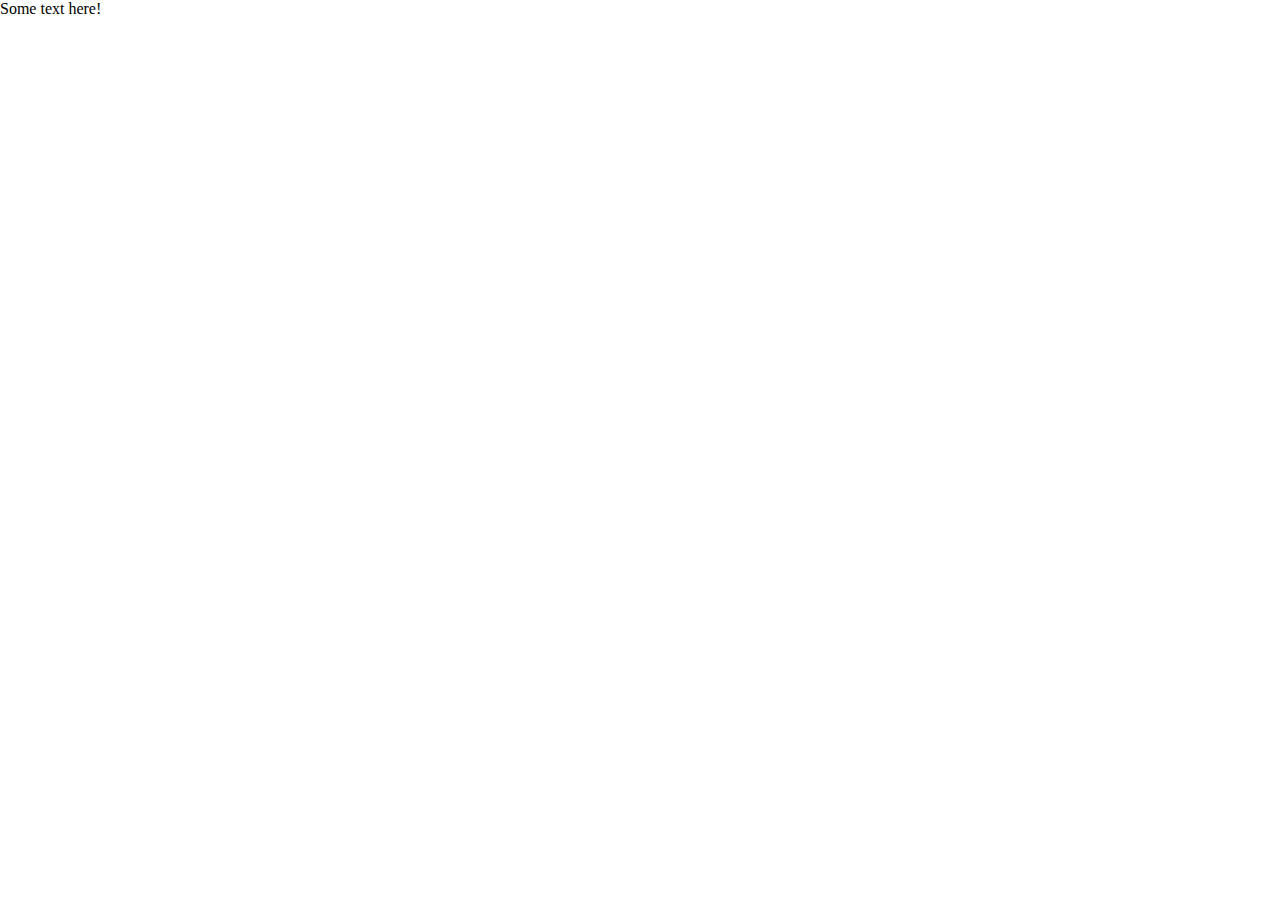
==== index.html @ d5921a40 "Initial commit" ====
<!DOCTYPE html>
<html lang="en">
  <head>
    <meta charset="UTF-8" />
    <meta http-equiv="X-UA-Compatible" content="IE=edge" />
    <meta name="viewport" content="width=device-width, initial-scale=1.0" />
    <title>7-1</title>
    <link rel="stylesheet" href="./css/style.css" />
  </head>
  <body>
    Some text here!
  </body>
</html>
---- css/style.css ----
/*! normalize.css v8.0.1 | MIT License | github.com/necolas/normalize.css */
/* Document
   ========================================================================== */
/**
 * 1. Correct the line height in all browsers.
 * 2. Prevent adjustments of font size after orientation changes in iOS.
 */
html {
  line-height: 1.15;
  /* 1 */
  -webkit-text-size-adjust: 100%;
  /* 2 */ }

/* Sections
   ========================================================================== */
/**
 * Remove the margin in all browsers.
 */
body {
  margin: 0; }

/**
 * Render the `main` element consistently in IE.
 */
main {
  display: block; }

/**
 * Correct the font size and margin on `h1` elements within `section` and
 * `article` contexts in Chrome, Firefox, and Safari.
 */
h1 {
  font-size: 2em;
  margin: 0.67em 0; }

/* Grouping content
   ========================================================================== */
/**
 * 1. Add the correct box sizing in Firefox.
 * 2. Show the overflow in Edge and IE.
 */
hr {
  box-sizing: content-box;
  /* 1 */
  height: 0;
  /* 1 */
  overflow: visible;
  /* 2 */ }

/**
 * 1. Correct the inheritance and scaling of font size in all browsers.
 * 2. Correct the odd `em` font sizing in all browsers.
 */
pre {
  font-family: monospace, monospace;
  /* 1 */
  font-size: 1em;
  /* 2 */ }

/* Text-level semantics
   ========================================================================== */
/**
 * Remove the gray background on active links in IE 10.
 */
a {
  background-color: transparent; }

/**
 * 1. Remove the bottom border in Chrome 57-
 * 2. Add the correct text decoration in Chrome, Edge, IE, Opera, and Safari.
 */
abbr[title] {
  border-bottom: none;
  /* 1 */
  text-decoration: underline;
  /* 2 */
  text-decoration: underline dotted;
  /* 2 */ }

/**
 * Add the correct font weight in Chrome, Edge, and Safari.
 */
b,
strong {
  font-weight: bolder; }

/**
 * 1. Correct the inheritance and scaling of font size in all browsers.
 * 2. Correct the odd `em` font sizing in all browsers.
 */
code,
kbd,
samp {
  font-family: monospace, monospace;
  /* 1 */
  font-size: 1em;
  /* 2 */ }

/**
 * Add the correct font size in all browsers.
 */
small {
  font-size: 80%; }

/**
 * Prevent `sub` and `sup` elements from affecting the line height in
 * all browsers.
 */
sub,
sup {
  font-size: 75%;
  line-height: 0;
  position: relative;
  vertical-align: baseline; }

sub {
  bottom: -0.25em; }

sup {
  top: -0.5em; }

/* Embedded content
   ========================================================================== */
/**
 * Remove the border on images inside links in IE 10.
 */
img {
  border-style: none; }

/* Forms
   ========================================================================== */
/**
 * 1. Change the font styles in all browsers.
 * 2. Remove the margin in Firefox and Safari.
 */
button,
input,
optgroup,
select,
textarea {
  font-family: inherit;
  /* 1 */
  font-size: 100%;
  /* 1 */
  line-height: 1.15;
  /* 1 */
  margin: 0;
  /* 2 */ }

/**
 * Show the overflow in IE.
 * 1. Show the overflow in Edge.
 */
button,
input {
  /* 1 */
  overflow: visible; }

/**
 * Remove the inheritance of text transform in Edge, Firefox, and IE.
 * 1. Remove the inheritance of text transform in Firefox.
 */
button,
select {
  /* 1 */
  text-transform: none; }

/**
 * Correct the inability to style clickable types in iOS and Safari.
 */
button,
[type="button"],
[type="reset"],
[type="submit"] {
  -webkit-appearance: button; }

/**
 * Remove the inner border and padding in Firefox.
 */
button::-moz-focus-inner,
[type="button"]::-moz-focus-inner,
[type="reset"]::-moz-focus-inner,
[type="submit"]::-moz-focus-inner {
  border-style: none;
  padding: 0; }

/**
 * Restore the focus styles unset by the previous rule.
 */
button:-moz-focusring,
[type="button"]:-moz-focusring,
[type="reset"]:-moz-focusring,
[type="submit"]:-moz-focusring {
  outline: 1px dotted ButtonText; }

/**
 * Correct the padding in Firefox.
 */
fieldset {
  padding: 0.35em 0.75em 0.625em; }

/**
 * 1. Correct the text wrapping in Edge and IE.
 * 2. Correct the color inheritance from `fieldset` elements in IE.
 * 3. Remove the padding so developers are not caught out when they zero out
 *    `fieldset` elements in all browsers.
 */
legend {
  box-sizing: border-box;
  /* 1 */
  color: inherit;
  /* 2 */
  display: table;
  /* 1 */
  max-width: 100%;
  /* 1 */
  padding: 0;
  /* 3 */
  white-space: normal;
  /* 1 */ }

/**
 * Add the correct vertical alignment in Chrome, Firefox, and Opera.
 */
progress {
  vertical-align: baseline; }

/**
 * Remove the default vertical scrollbar in IE 10+.
 */
textarea {
  overflow: auto; }

/**
 * 1. Add the correct box sizing in IE 10.
 * 2. Remove the padding in IE 10.
 */
[type="checkbox"],
[type="radio"] {
  box-sizing: border-box;
  /* 1 */
  padding: 0;
  /* 2 */ }

/**
 * Correct the cursor style of increment and decrement buttons in Chrome.
 */
[type="number"]::-webkit-inner-spin-button,
[type="number"]::-webkit-outer-spin-button {
  height: auto; }

/**
 * 1. Correct the odd appearance in Chrome and Safari.
 * 2. Correct the outline style in Safari.
 */
[type="search"] {
  -webkit-appearance: textfield;
  /* 1 */
  outline-offset: -2px;
  /* 2 */ }

/**
 * Remove the inner padding in Chrome and Safari on macOS.
 */
[type="search"]::-webkit-search-decoration {
  -webkit-appearance: none; }

/**
 * 1. Correct the inability to style clickable types in iOS and Safari.
 * 2. Change font properties to `inherit` in Safari.
 */
::-webkit-file-upload-button {
  -webkit-appearance: button;
  /* 1 */
  font: inherit;
  /* 2 */ }

/* Interactive
   ========================================================================== */
/*
 * Add the correct display in Edge, IE 10+, and Firefox.
 */
details {
  display: block; }

/*
 * Add the correct display in all browsers.
 */
summary {
  display: list-item; }

/* Misc
   ========================================================================== */
/**
 * Add the correct display in IE 10+.
 */
template {
  display: none; }

/**
 * Add the correct display in IE 10.
 */
[hidden] {
  display: none; }
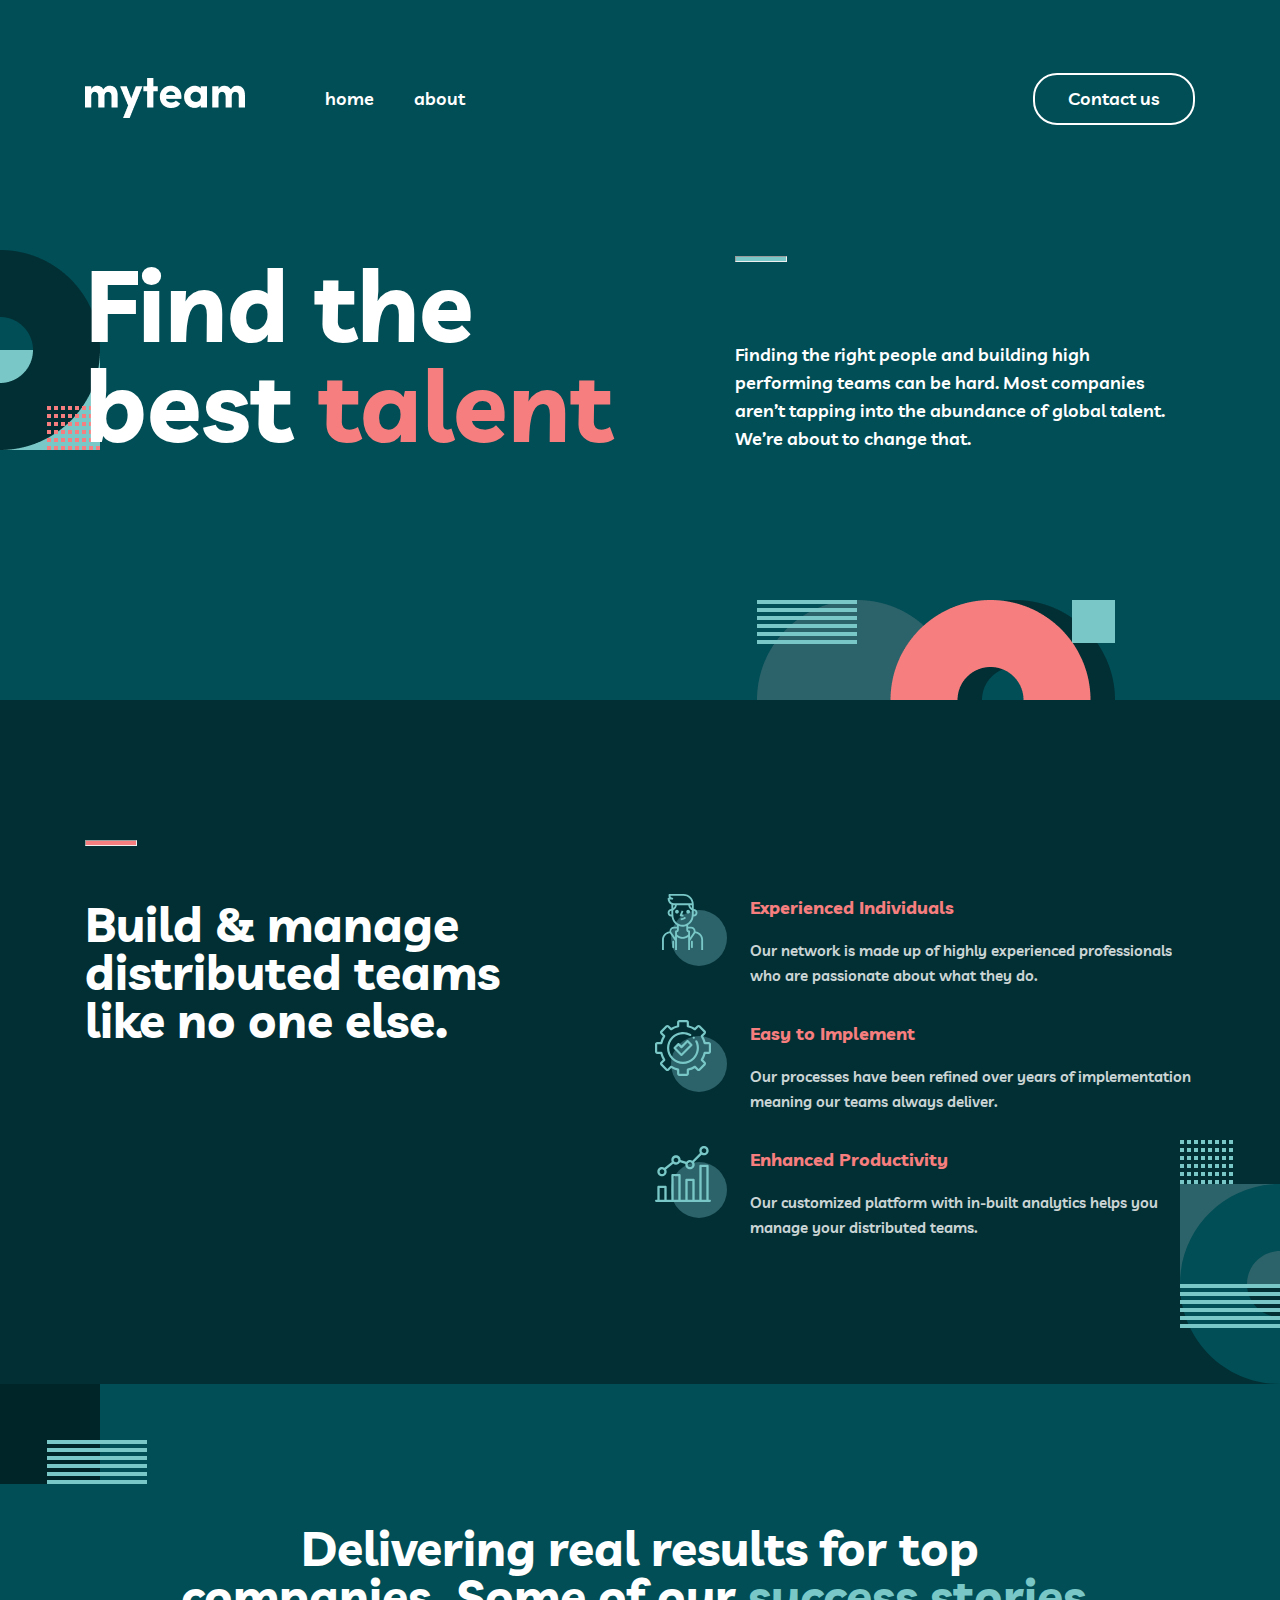
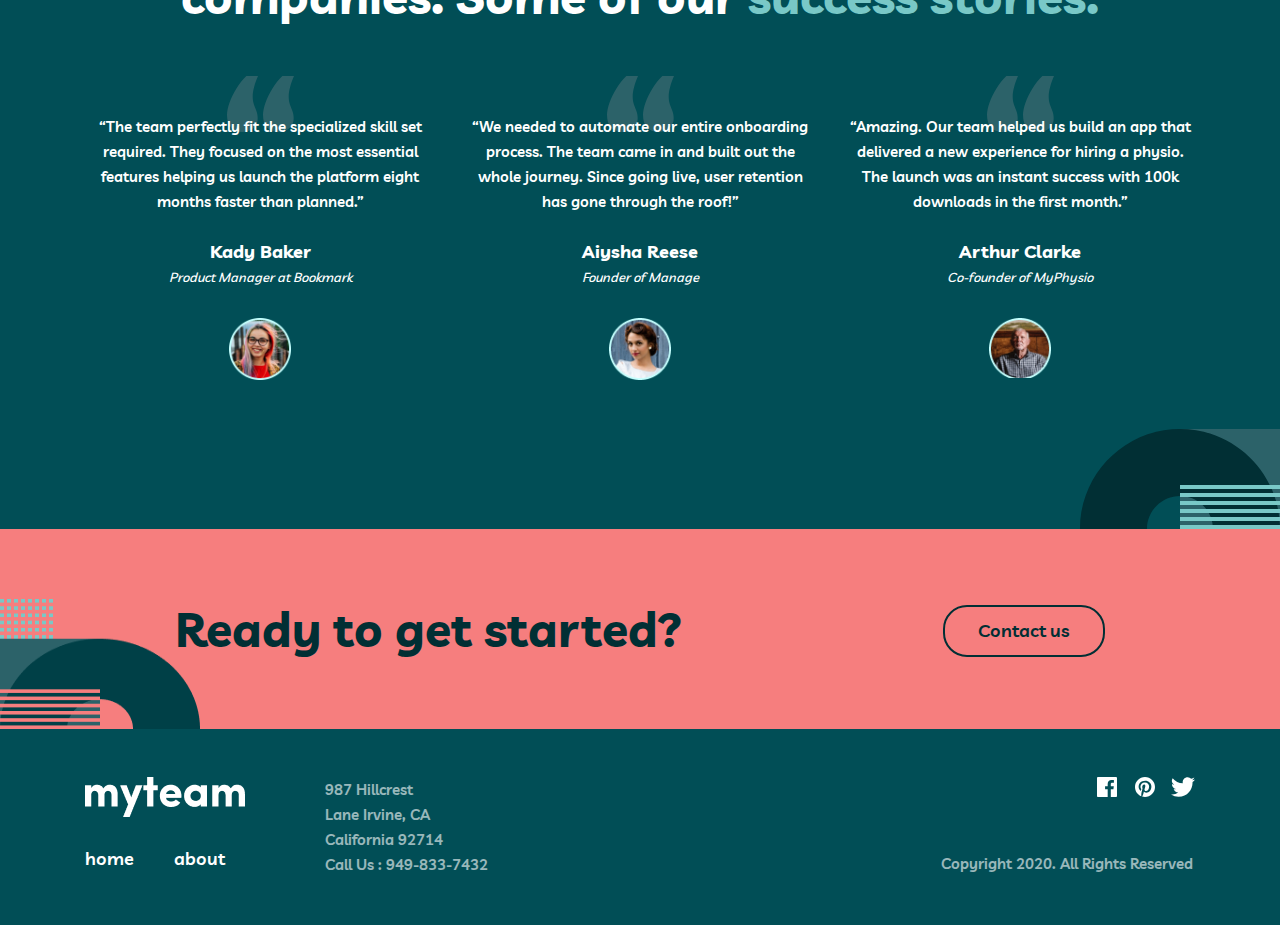
==== commit 01519983: "myteam loyihasi" ====
--- a/index.html
+++ b/index.html
@@ -1,13 +1,145 @@
 <!DOCTYPE html>
 <html lang="en">
-  <head>
-    <meta charset="UTF-8" />
-    <meta http-equiv="X-UA-Compatible" content="IE=edge" />
-    <meta name="viewport" content="width=device-width, initial-scale=1.0" />
-    <title>7-1</title>
-    <link rel="stylesheet" href="./css/style.css" />
-  </head>
-  <body>
-    Some text here!
-  </body>
+<head>
+  <meta charset="UTF-8" />
+  <meta http-equiv="X-UA-Compatible" content="IE=edge" />
+  <meta name="viewport" content="width=device-width, initial-scale=1.0" />
+  <title>myteam</title>
+  
+  <link rel="stylesheet" href="./sass/main.css">
+  <link rel="stylesheet" href="./css/style.css" />
+</head>
+<body>
+  <section class="hero">
+    
+    <header class="header">
+      <div class="container">
+        <nav class="nav">
+          <a href="">
+            <img class="nav__logo" src="./images/myteam-logo.png" width="160" height="40" alt="myteam-logo">
+          </a>
+          <ul class="list">
+            <li class="list__item">
+              <a href="#" class="list__link">home</a>
+              
+            </li>
+            <li class="list__item">
+              <a href="#" class="list__link">about</a>
+            </li>
+          </ul>
+          <a class="btn" href="#" >Contact us</a>
+        </nav>
+      </div>
+      <div class="the__best">
+        <div class=" the__best__container container">
+          <h1 class="the__best__heading">Find the best <span class="the__best__heading__light">talent</span></h1>
+          <div class="the__best__container__right">
+            <hr class="the__best__line">
+            <p class="the__best__text">Finding the right people and building high performing teams can be hard. Most companies aren’t tapping into the abundance of global talent. We’re about to change that.</p>
+          </div>
+        </div>
+        
+      </div>
+    </header>
+  </section>
+  <!-- TEAM-SECTION -->
+  <section class="team">
+    <div class="team__container container">
+      
+      <div class="team__left">
+        <hr class="team__link">
+        <h3 class="team__heading">Build & manage distributed teams like no one else.</h3>
+      </div>
+      
+      <div class="team__right">
+        <div class="team__right__all">
+          <div class="team__right__all__text">
+            <div class="team__right__all__text__1">Experienced Individuals</div>
+            <div class="team__right__all__text__2">Our network is made up of highly experienced professionals who are passionate about what they do.</div>
+          </div>
+        </div>
+        
+        <div class="team__right__all">
+          <div class="team__right__all__text">
+            <div class="team__right__all__text__1">Easy to Implement</div>
+            <div class="team__right__all__text__2">Our processes have been refined over years of implementation meaning our teams always deliver.</div>
+          </div>
+          
+        </div>
+        <div class="team__right__all">
+          <div class="team__right__all__text">
+            <div class="team__right__all__text__1">Enhanced Productivity</div>
+            <div class="team__right__all__text__2">Our customized platform with in-built analytics helps you manage your distributed teams.</div>
+          </div>
+        </div>
+      </div>
+    </div>
+  </section>
+  <!-- SECTION ABOUT US -->
+  <section class="about__us">
+    <div class="about__us__container container">
+      <h3 class="about__us__heading">Delivering real results for top companies. Some of our <span class="about__us__heading__rapture__blue">success stories.</span> </h3>
+         
+        <div class="about__us__bottom">
+          <div class="about__us__icon">
+            <p class="about__us__icon__text1 "> “The team perfectly fit the specialized skill set required. They focused on the most essential features helping us launch the platform eight months faster than planned.”</p>
+            <p class="about__us__icon__text2">Kady Baker</p>
+            <p class="about__us__icon__text3 about__us--img1">Product Manager at Bookmark</p>
+          </div>
+          <div class="about__us__icon">
+            <p class="about__us__icon__text1 ">“We needed to automate our entire onboarding process. The team came in and built out the whole journey. Since going live, user retention has gone through the roof!”</p>
+            <p class="about__us__icon__text2">Aiysha Reese</p>
+            <p class="about__us__icon__text3 about__us--img2">Founder of Manage</p>
+          </div>
+          <div class="about__us__icon">
+            <p class="about__us__icon__text1 "> “Amazing. Our team helped us build an app that delivered a new experience for hiring a physio. The launch was an instant success with 100k downloads in the first month.”</p>
+            <p class="about__us__icon__text2">Arthur Clarke</p>
+            <p class="about__us__icon__text3 about__us--img3">Co-founder of MyPhysio</p>
+          </div>
+        </div>
+    </div>
+  </section>
+  <!-- SURVEY-SECTION -->
+     <section class="survey">
+       <div class="survey__container container">
+         <h3 class="survey__heading">Ready to get started?</h3>
+         <a class="btn btn--survey" href="#" >Contact us</a>
+       </div>
+     </section>
+     <!-- FOOTER -->
+     <footer class="footer">
+       <div class="footer__container container">
+        <div class="footer__left">
+          <a href="">
+            <img class="nav__logo footer--img" src="./images/myteam-logo.png" width="160" height="40" alt="myteam-logo">
+          </a>
+          <ul class="list">
+            <li class="list__item">
+              <a href="#" class="list__link">home</a>
+          
+            </li>
+            <li class="list__item">
+              <a href="#" class="list__link">about</a>
+            </li>
+          </ul>
+        </div>
+        <p class="footer__text">987 Hillcrest <br> Lane Irvine, CA <br> California 92714 <br> Call Us : 949-833-7432</p>
+        <div class="footer__right">
+          <div class="footer__svg">
+            <svg class="icon" width="24" height="20">
+              <use xlink:href="images/sprites.svg#facebook"></use>
+            </svg>
+            <svg class="icon" width="24" height="20">
+              <use xlink:href="images/sprites.svg#path"></use>
+            </svg>
+            <svg class="icon" width="24" height="20">
+              <use xlink:href="images/sprites.svg#twitter"></use>
+            </svg>
+          </div>
+          <p class="footer__right__text">Copyright 2020. All Rights Reserved</p>
+        </div>
+       </div>
+     </footer>
+
+</body>
 </html>
--- a/sass/main.css
+++ b/sass/main.css
@@ -0,0 +1,804 @@
+.nav, .the__best__container {
+  display: -webkit-box;
+  display: -ms-flexbox;
+  display: flex;
+  -webkit-box-align: center;
+      -ms-flex-align: center;
+          align-items: center;
+}
+
+*,
+*::before,
+*::after {
+  margin: 0;
+  padding: 0;
+  -webkit-box-sizing: inherit;
+          box-sizing: inherit;
+}
+
+html {
+  -webkit-box-sizing: border-box;
+          box-sizing: border-box;
+  height: 100%;
+  scroll-behavior: smooth;
+  font-size: 62.5%;
+}
+
+body {
+  font-family: 'Livvic', sans-serif;
+  background-color: #014E56;
+  color: #fff;
+}
+
+.container {
+  width: 100%;
+  max-width: 1140px;
+  margin-left: auto;
+  margin-right: auto;
+  padding-left: 15px;
+  padding-right: 15px;
+}
+
+/* livvic-regular - latin */
+@font-face {
+  font-family: 'Livvic';
+  font-style: normal;
+  font-weight: 400;
+  src: local(""), url("../../fonts/livvic-v8-latin-regular.woff2") format("woff2"), url("../../fonts/livvic-v8-latin-regular.woff") format("woff");
+  /* Chrome 6+, Firefox 3.6+, IE 9+, Safari 5.1+ */
+}
+
+/* livvic-500 - latin */
+@font-face {
+  font-family: 'Livvic';
+  font-style: normal;
+  font-weight: 500;
+  src: local(""), url("../../fonts/livvic-v8-latin-500.woff2") format("woff2"), url("../../fonts/livvic-v8-latin-500.woff") format("woff");
+  /* Chrome 6+, Firefox 3.6+, IE 9+, Safari 5.1+ */
+}
+
+/* livvic-600 - latin */
+@font-face {
+  font-family: 'Livvic';
+  font-style: normal;
+  font-weight: 600;
+  src: local(""), url("../../fonts/livvic-v8-latin-600.woff2") format("woff2"), url("../../fonts/livvic-v8-latin-600.woff") format("woff");
+  /* Chrome 6+, Firefox 3.6+, IE 9+, Safari 5.1+ */
+}
+
+/* livvic-700 - latin */
+@font-face {
+  font-family: 'Livvic';
+  font-style: normal;
+  font-weight: 700;
+  src: local(""), url("../../fonts/livvic-v8-latin-700.woff2") format("woff2"), url("../../fonts/livvic-v8-latin-700.woff") format("woff");
+  /* Chrome 6+, Firefox 3.6+, IE 9+, Safari 5.1+ */
+}
+
+/*! normalize.css v8.0.1 | MIT License | github.com/necolas/normalize.css */
+/* Document
+   ========================================================================== */
+/**
+ * 1. Correct the line height in all browsers.
+ * 2. Prevent adjustments of font size after orientation changes in iOS.
+ */
+html {
+  line-height: 1.15;
+  /* 1 */
+  -webkit-text-size-adjust: 100%;
+  /* 2 */
+}
+
+/* Sections
+   ========================================================================== */
+/**
+ * Remove the margin in all browsers.
+ */
+body {
+  margin: 0;
+}
+
+/**
+ * Render the `main` element consistently in IE.
+ */
+main {
+  display: block;
+}
+
+/**
+ * Correct the font size and margin on `h1` elements within `section` and
+ * `article` contexts in Chrome, Firefox, and Safari.
+ */
+h1 {
+  font-size: 2em;
+  margin: 0.67em 0;
+}
+
+/* Grouping content
+   ========================================================================== */
+/**
+ * 1. Add the correct box sizing in Firefox.
+ * 2. Show the overflow in Edge and IE.
+ */
+hr {
+  -webkit-box-sizing: content-box;
+          box-sizing: content-box;
+  /* 1 */
+  height: 0;
+  /* 1 */
+  overflow: visible;
+  /* 2 */
+}
+
+/**
+ * 1. Correct the inheritance and scaling of font size in all browsers.
+ * 2. Correct the odd `em` font sizing in all browsers.
+ */
+pre {
+  font-family: monospace, monospace;
+  /* 1 */
+  font-size: 1em;
+  /* 2 */
+}
+
+/* Text-level semantics
+   ========================================================================== */
+/**
+ * Remove the gray background on active links in IE 10.
+ */
+a {
+  background-color: transparent;
+}
+
+/**
+ * 1. Remove the bottom border in Chrome 57-
+ * 2. Add the correct text decoration in Chrome, Edge, IE, Opera, and Safari.
+ */
+abbr[title] {
+  border-bottom: none;
+  /* 1 */
+  text-decoration: underline;
+  /* 2 */
+  -webkit-text-decoration: underline dotted;
+          text-decoration: underline dotted;
+  /* 2 */
+}
+
+/**
+ * Add the correct font weight in Chrome, Edge, and Safari.
+ */
+b,
+strong {
+  font-weight: bolder;
+}
+
+/**
+ * 1. Correct the inheritance and scaling of font size in all browsers.
+ * 2. Correct the odd `em` font sizing in all browsers.
+ */
+code,
+kbd,
+samp {
+  font-family: monospace, monospace;
+  /* 1 */
+  font-size: 1em;
+  /* 2 */
+}
+
+/**
+ * Add the correct font size in all browsers.
+ */
+small {
+  font-size: 80%;
+}
+
+/**
+ * Prevent `sub` and `sup` elements from affecting the line height in
+ * all browsers.
+ */
+sub,
+sup {
+  font-size: 75%;
+  line-height: 0;
+  position: relative;
+  vertical-align: baseline;
+}
+
+sub {
+  bottom: -0.25em;
+}
+
+sup {
+  top: -0.5em;
+}
+
+/* Embedded content
+   ========================================================================== */
+/**
+ * Remove the border on images inside links in IE 10.
+ */
+img {
+  border-style: none;
+}
+
+/* Forms
+   ========================================================================== */
+/**
+ * 1. Change the font styles in all browsers.
+ * 2. Remove the margin in Firefox and Safari.
+ */
+button,
+input,
+optgroup,
+select,
+textarea {
+  font-family: inherit;
+  /* 1 */
+  font-size: 100%;
+  /* 1 */
+  line-height: 1.15;
+  /* 1 */
+  margin: 0;
+  /* 2 */
+}
+
+/**
+ * Show the overflow in IE.
+ * 1. Show the overflow in Edge.
+ */
+button,
+input {
+  /* 1 */
+  overflow: visible;
+}
+
+/**
+ * Remove the inheritance of text transform in Edge, Firefox, and IE.
+ * 1. Remove the inheritance of text transform in Firefox.
+ */
+button,
+select {
+  /* 1 */
+  text-transform: none;
+}
+
+/**
+ * Correct the inability to style clickable types in iOS and Safari.
+ */
+button,
+[type="button"],
+[type="reset"],
+[type="submit"] {
+  -webkit-appearance: button;
+}
+
+/**
+ * Remove the inner border and padding in Firefox.
+ */
+button::-moz-focus-inner,
+[type="button"]::-moz-focus-inner,
+[type="reset"]::-moz-focus-inner,
+[type="submit"]::-moz-focus-inner {
+  border-style: none;
+  padding: 0;
+}
+
+/**
+ * Restore the focus styles unset by the previous rule.
+ */
+button:-moz-focusring,
+[type="button"]:-moz-focusring,
+[type="reset"]:-moz-focusring,
+[type="submit"]:-moz-focusring {
+  outline: 1px dotted ButtonText;
+}
+
+/**
+ * Correct the padding in Firefox.
+ */
+fieldset {
+  padding: 0.35em 0.75em 0.625em;
+}
+
+/**
+ * 1. Correct the text wrapping in Edge and IE.
+ * 2. Correct the color inheritance from `fieldset` elements in IE.
+ * 3. Remove the padding so developers are not caught out when they zero out
+ *    `fieldset` elements in all browsers.
+ */
+legend {
+  -webkit-box-sizing: border-box;
+          box-sizing: border-box;
+  /* 1 */
+  color: inherit;
+  /* 2 */
+  display: table;
+  /* 1 */
+  max-width: 100%;
+  /* 1 */
+  padding: 0;
+  /* 3 */
+  white-space: normal;
+  /* 1 */
+}
+
+/**
+ * Add the correct vertical alignment in Chrome, Firefox, and Opera.
+ */
+progress {
+  vertical-align: baseline;
+}
+
+/**
+ * Remove the default vertical scrollbar in IE 10+.
+ */
+textarea {
+  overflow: auto;
+}
+
+/**
+ * 1. Add the correct box sizing in IE 10.
+ * 2. Remove the padding in IE 10.
+ */
+[type="checkbox"],
+[type="radio"] {
+  -webkit-box-sizing: border-box;
+          box-sizing: border-box;
+  /* 1 */
+  padding: 0;
+  /* 2 */
+}
+
+/**
+ * Correct the cursor style of increment and decrement buttons in Chrome.
+ */
+[type="number"]::-webkit-inner-spin-button,
+[type="number"]::-webkit-outer-spin-button {
+  height: auto;
+}
+
+/**
+ * 1. Correct the odd appearance in Chrome and Safari.
+ * 2. Correct the outline style in Safari.
+ */
+[type="search"] {
+  -webkit-appearance: textfield;
+  /* 1 */
+  outline-offset: -2px;
+  /* 2 */
+}
+
+/**
+ * Remove the inner padding in Chrome and Safari on macOS.
+ */
+[type="search"]::-webkit-search-decoration {
+  -webkit-appearance: none;
+}
+
+/**
+ * 1. Correct the inability to style clickable types in iOS and Safari.
+ * 2. Change font properties to `inherit` in Safari.
+ */
+::-webkit-file-upload-button {
+  -webkit-appearance: button;
+  /* 1 */
+  font: inherit;
+  /* 2 */
+}
+
+/* Interactive
+   ========================================================================== */
+/*
+ * Add the correct display in Edge, IE 10+, and Firefox.
+ */
+details {
+  display: block;
+}
+
+/*
+ * Add the correct display in all browsers.
+ */
+summary {
+  display: list-item;
+}
+
+/* Misc
+   ========================================================================== */
+/**
+ * Add the correct display in IE 10+.
+ */
+template {
+  display: none;
+}
+
+/**
+ * Add the correct display in IE 10.
+ */
+[hidden] {
+  display: none;
+}
+
+.btn {
+  display: inline-block;
+  text-decoration: none;
+  color: #fff;
+  margin-left: auto;
+  border: 2px solid #fff;
+  border-radius: 2.4rem;
+  padding: 1rem 3.3rem;
+  font-weight: 600;
+  font-size: 1.8rem;
+  line-height: 2.8rem;
+}
+
+.btn:active {
+  background: #FFFFFF;
+  border: 2px solid #FFFFFF;
+  border-radius: 24px;
+  color: #002529;
+}
+
+.btn--survey {
+  border: 2px solid #012F34;
+  border-radius: 24px;
+  color: #012F34;
+  margin: 0;
+}
+
+.btn--survey:active {
+  background: #012F34;
+  border: 2px solid #012F34;
+  border-radius: 24px;
+  color: #fff;
+}
+
+.header {
+  min-height: 70rem;
+  padding-top: 7.3rem;
+  background-image: url(..//..//images/hero-img-1.png), url(..//..//images/hero-img-2.png);
+  background-repeat: no-repeat;
+  background-size: 10rem 20rem,35.8rem 10rem;
+  background-position: 0 50%,right 16.5rem bottom 0%;
+}
+
+.nav__logo {
+  margin-right: 8rem;
+}
+
+.list {
+  display: -webkit-box;
+  display: -ms-flexbox;
+  display: flex;
+  list-style: none;
+}
+
+.list__item:not(:last-child) {
+  margin-right: 4rem;
+}
+
+.list__link {
+  text-decoration: none;
+  color: inherit;
+  font-weight: 600;
+  font-size: 1.8rem;
+  line-height: 2.8rem;
+}
+
+.list__link:active {
+  color: #F67E7E;
+}
+
+.the__best {
+  margin-top: 12.9rem;
+}
+
+.the__best__heading {
+  width: 62.0rem;
+  margin: 0;
+  margin-right: 3rem;
+  font-weight: bold;
+  font-size: 10rem;
+  line-height: 10rem;
+  color: #fff;
+}
+
+.the__best__heading__light {
+  color: #F67E7E;
+}
+
+.the__best__line {
+  margin-bottom: 7.9rem;
+  width: 5rem;
+  height: 4px;
+  background: #79C8C7;
+}
+
+.the__best__text {
+  width: 44.5rem;
+  font-weight: 600;
+  font-size: 18px;
+  line-height: 28px;
+  color: #fff;
+}
+
+.footer {
+  padding-top: 4.8rem;
+  padding-bottom: 4.8rem;
+}
+
+.footer__container {
+  display: -webkit-box;
+  display: -ms-flexbox;
+  display: flex;
+}
+
+.footer--img {
+  margin-bottom: 2.5rem;
+}
+
+.footer__text {
+  font-weight: 600;
+  font-size: 1.5rem;
+  line-height: 2.5rem;
+  color: #fff;
+  mix-blend-mode: normal;
+  opacity: 0.6;
+}
+
+.footer__right {
+  max-width: 25.5rem;
+  margin-left: auto;
+}
+
+.footer__right__text {
+  font-weight: 600;
+  font-size: 1.5rem;
+  line-height: 2.5rem;
+  color: #fff;
+  mix-blend-mode: normal;
+  opacity: 0.6;
+  margin-top: 5.1rem;
+}
+
+.footer__svg {
+  margin-left: 15.4rem;
+}
+
+svg:active {
+  color: #F67E7E;
+}
+
+.icon:nth-child(2) {
+  margin-left: 1.2rem;
+  margin-right: 1.2rem;
+}
+
+.team {
+  min-height: 68.4rem;
+  padding-top: 14rem;
+  background-color: #012F34;
+  background-image: url(../../images/img_team4.svg);
+  background-repeat: no-repeat;
+  background-size: 10rem 24.4rem;
+  background-position: right bottom 0%;
+}
+
+.team__container {
+  display: -webkit-box;
+  display: -ms-flexbox;
+  display: flex;
+}
+
+.team__left {
+  margin-right: 12.5rem;
+}
+
+.team__link {
+  width: 5rem;
+  height: 4px;
+  background-color: #F67E7E;
+  margin-bottom: 5.4rem;
+}
+
+.team__heading {
+  max-width: 44.5rem;
+  font-weight: bold;
+  font-size: 4.8rem;
+  line-height: 4.8rem;
+}
+
+.team__right__all {
+  display: -webkit-box;
+  display: -ms-flexbox;
+  display: flex;
+}
+
+.team__right__all:nth-child(1) {
+  margin-top: 5.4rem;
+}
+
+.team__right__all:nth-child(2) {
+  margin-top: 3.2rem;
+  margin-bottom: 3.2rem;
+}
+
+.team__right__all::before {
+  content: "";
+  display: inline-block;
+  width: 7.2rem;
+  height: 7.2rem;
+  background-repeat: no-repeat;
+  background-size: contain;
+  margin-right: 2.3rem;
+}
+
+.team__right__all:nth-child(1)::before {
+  background-image: url(..//..//images/img_team1.svg);
+}
+
+.team__right__all:nth-child(2)::before {
+  background-image: url(..//..//images/img_team2.svg);
+}
+
+.team__right__all:nth-child(3)::before {
+  background-image: url(..//..//images/img_team3.svg);
+}
+
+.team__right__all__text__1 {
+  margin-bottom: 1.6rem;
+  font-weight: bold;
+  font-size: 1.8rem;
+  line-height: 2.8rem;
+  color: #F67E7E;
+}
+
+.team__right__all__text__2 {
+  max-width: 44.5rem;
+  font-weight: 600;
+  font-size: 1.5rem;
+  line-height: 2.5rem;
+  color: #fff;
+  mix-blend-mode: normal;
+  opacity: 0.8;
+}
+
+.about__us {
+  min-height: 74.5rem;
+  padding-top: 14rem;
+  background-image: url(../../images/About__us--img1.svg), url(../../images/About__us--img2.svg);
+  background-repeat: no-repeat;
+  background-size: 14.7rem 10rem,20rem 10rem;
+  background-position: left top 0%,right bottom 0%;
+}
+
+.about__us__heading {
+  margin: 0 auto;
+  max-width: 95rem;
+  font-weight: bold;
+  font-size: 4.8rem;
+  line-height: 4.8rem;
+  text-align: center;
+  color: #fff;
+  margin-bottom: 5.6rem;
+}
+
+.about__us__heading__rapture__blue {
+  color: #79C8C7;
+}
+
+.about__us__icon {
+  max-width: 35rem;
+}
+
+.about__us__bottom {
+  display: -webkit-box;
+  display: -ms-flexbox;
+  display: flex;
+  -webkit-box-pack: justify;
+      -ms-flex-pack: justify;
+          justify-content: space-between;
+}
+
+.about__us__icon__text1 {
+  font-weight: 600;
+  font-size: 1.5rem;
+  line-height: 2.5rem;
+  text-align: center;
+  color: #fff;
+  display: -webkit-box;
+  display: -ms-flexbox;
+  display: flex;
+  -webkit-box-orient: vertical;
+  -webkit-box-direction: normal;
+      -ms-flex-direction: column;
+          flex-direction: column;
+}
+
+.about__us__icon__text1::before {
+  content: "";
+  display: inline-block;
+  width: 6.7rem;
+  height: 5.6rem;
+  background-image: url(../../images/about__as_img2.svg);
+  background-repeat: no-repeat;
+  background-size: contain;
+  margin: 0 auto;
+  margin-bottom: -1.8rem;
+}
+
+.about__us__icon__text2 {
+  font-weight: bold;
+  font-size: 1.8rem;
+  line-height: 2.8rem;
+  text-align: center;
+  color: #fff;
+  margin-top: 2.4rem;
+  margin-bottom: 2px;
+}
+
+.about__us__icon__text3 {
+  font-weight: 500;
+  font-style: italic;
+  font-size: 1.3rem;
+  line-height: 1.8rem;
+  text-align: center;
+  color: #fff;
+  display: -webkit-box;
+  display: -ms-flexbox;
+  display: flex;
+  -webkit-box-orient: vertical;
+  -webkit-box-direction: normal;
+      -ms-flex-direction: column;
+          flex-direction: column;
+}
+
+.about__us__icon__text3::after {
+  content: "";
+  display: inline-block;
+  width: 6.2rem;
+  height: 6.2rem;
+  background-repeat: no-repeat;
+  background-size: contain;
+  margin: 0 auto;
+  margin-top: 32px;
+}
+
+.about__us--img1::after {
+  background-image: url(../../images/about__as_img1.png);
+}
+
+.about__us--img2::after {
+  background-image: url(../../images/about__as_img21.png);
+}
+
+.about__us--img3::after {
+  background-image: url(../../images/about__as_img3.png);
+}
+
+.survey {
+  min-height: 20rem;
+  padding-top: 7.6rem;
+  background-color: #F67E7E;
+  background-image: url(../../images/survey_img.png);
+  background-repeat: no-repeat;
+  background-size: 20rem 13rem;
+  background-position: left bottom 0%;
+}
+
+.survey__heading {
+  font-weight: bold;
+  font-size: 4.8rem;
+  line-height: 4.8rem;
+  color: #012F34;
+  margin-right: 26rem;
+}
+
+.survey__container {
+  display: -webkit-box;
+  display: -ms-flexbox;
+  display: flex;
+  -webkit-box-pack: center;
+      -ms-flex-pack: center;
+          justify-content: center;
+}
+/*# sourceMappingURL=main.css.map */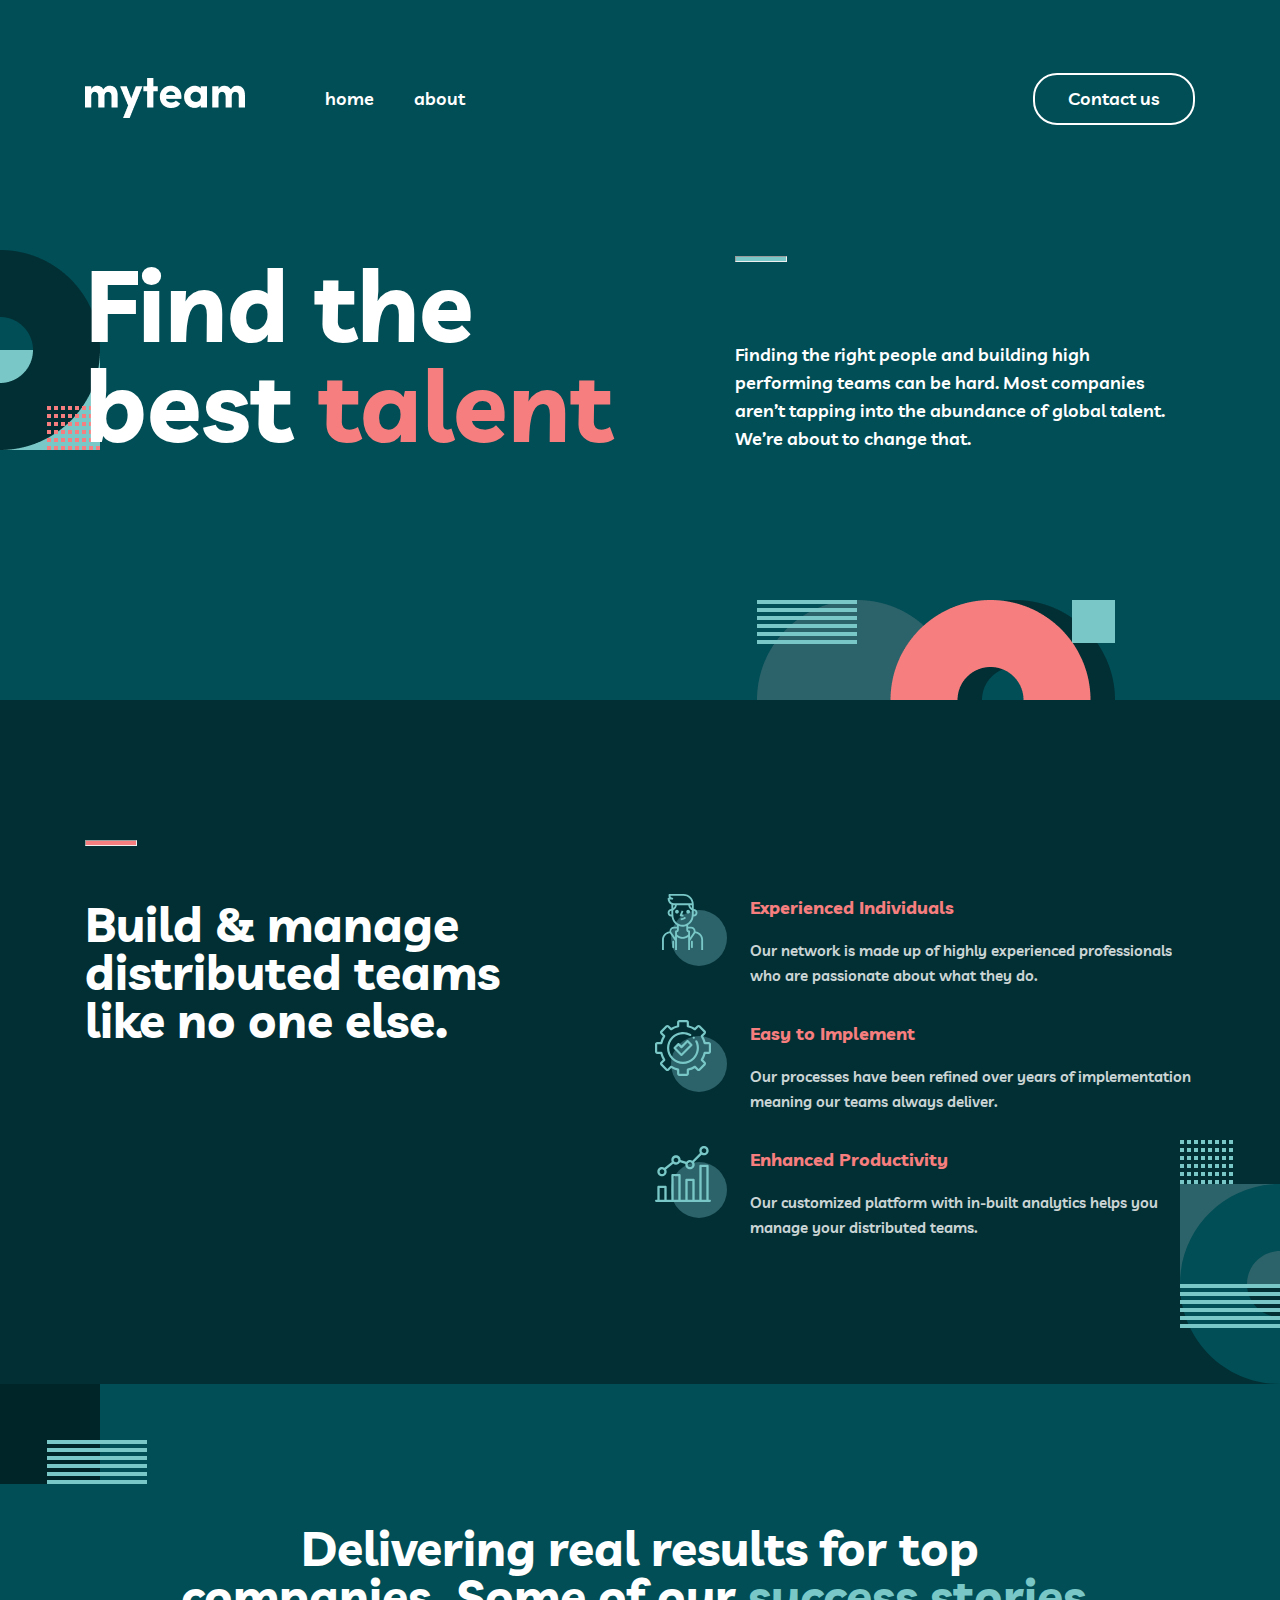
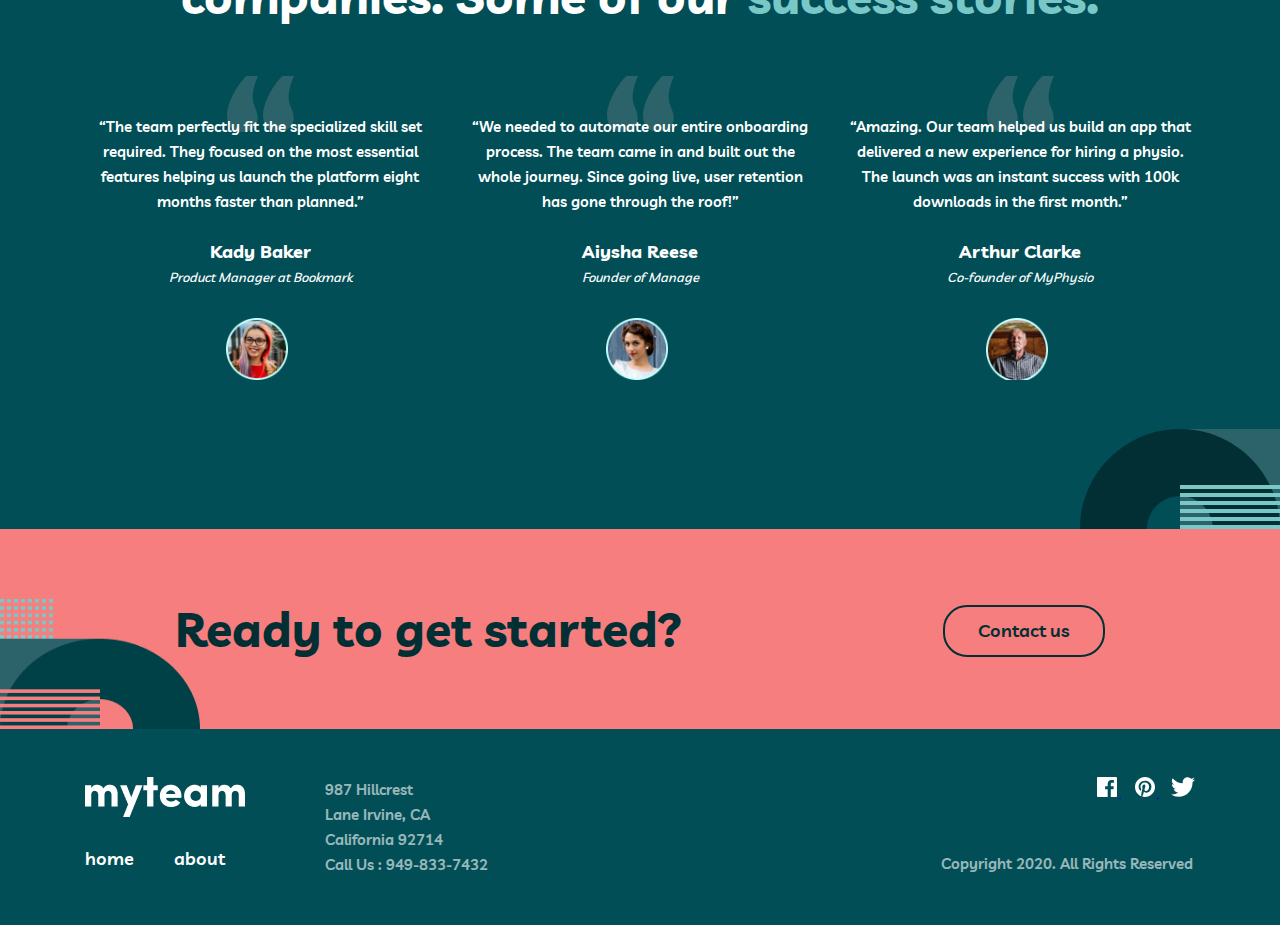
==== commit f8bc815b: "myteam" ====
--- a/index.html
+++ b/index.html
@@ -85,16 +85,19 @@
             <p class="about__us__icon__text1 "> “The team perfectly fit the specialized skill set required. They focused on the most essential features helping us launch the platform eight months faster than planned.”</p>
             <p class="about__us__icon__text2">Kady Baker</p>
             <p class="about__us__icon__text3 about__us--img1">Product Manager at Bookmark</p>
+            <img class="about__us__img" src="/images/about__as_img1.png" width="62" height="62" alt="about__us__img" >
           </div>
           <div class="about__us__icon">
             <p class="about__us__icon__text1 ">“We needed to automate our entire onboarding process. The team came in and built out the whole journey. Since going live, user retention has gone through the roof!”</p>
             <p class="about__us__icon__text2">Aiysha Reese</p>
             <p class="about__us__icon__text3 about__us--img2">Founder of Manage</p>
+            <img class="about__us__img" src="/images/about__as_img21.png" width="62" height="62" alt="about__us__img" >
           </div>
           <div class="about__us__icon">
             <p class="about__us__icon__text1 "> “Amazing. Our team helped us build an app that delivered a new experience for hiring a physio. The launch was an instant success with 100k downloads in the first month.”</p>
             <p class="about__us__icon__text2">Arthur Clarke</p>
             <p class="about__us__icon__text3 about__us--img3">Co-founder of MyPhysio</p>
+            <img class="about__us__img" src="/images/about__as_img3.png" width="62" height="62" alt="about__us__img" >
           </div>
         </div>
     </div>
@@ -126,15 +129,25 @@
         <p class="footer__text">987 Hillcrest <br> Lane Irvine, CA <br> California 92714 <br> Call Us : 949-833-7432</p>
         <div class="footer__right">
           <div class="footer__svg">
-            <svg class="icon" width="24" height="20">
+            <a href="#" class="footer__svg__link">
+              <svg class="icon" width="24" height="20">
               <use xlink:href="images/sprites.svg#facebook"></use>
             </svg>
-            <svg class="icon" width="24" height="20">
-              <use xlink:href="images/sprites.svg#path"></use>
-            </svg>
-            <svg class="icon" width="24" height="20">
-              <use xlink:href="images/sprites.svg#twitter"></use>
-            </svg>
+            </a>
+            <a href="#" class="footer__svg__link">
+               <svg class="icon" width="24" height="20">
+                <use xlink:href="images/sprites.svg#path"></use>
+              </svg>
+            </a>
+             
+            
+            <a href="#" class="footer__svg__link">
+              <svg class="icon" width="24" height="20">
+                <use xlink:href="images/sprites.svg#twitter"></use>
+              </svg>
+            
+            </a>
+              
           </div>
           <p class="footer__right__text">Copyright 2020. All Rights Reserved</p>
         </div>
--- a/sass/main.css
+++ b/sass/main.css
@@ -564,13 +564,17 @@
   margin-left: 15.4rem;
 }
 
+.footer__svg__link:nth-child(2) {
+  margin-left: 1.2rem;
+  margin-right: 1.2rem;
+}
+
+svg {
+  color: #fff;
+}
+
 svg:active {
   color: #F67E7E;
-}
-
-.icon:nth-child(2) {
-  margin-left: 1.2rem;
-  margin-right: 1.2rem;
 }
 
 .team {
@@ -587,10 +591,9 @@
   display: -webkit-box;
   display: -ms-flexbox;
   display: flex;
-}
-
-.team__left {
-  margin-right: 12.5rem;
+  -webkit-box-pack: justify;
+      -ms-flex-pack: justify;
+          justify-content: space-between;
 }
 
 .team__link {
@@ -743,36 +746,13 @@
   line-height: 1.8rem;
   text-align: center;
   color: #fff;
-  display: -webkit-box;
-  display: -ms-flexbox;
-  display: flex;
-  -webkit-box-orient: vertical;
-  -webkit-box-direction: normal;
-      -ms-flex-direction: column;
-          flex-direction: column;
-}
-
-.about__us__icon__text3::after {
-  content: "";
-  display: inline-block;
+}
+
+.about__us__img {
   width: 6.2rem;
   height: 6.2rem;
-  background-repeat: no-repeat;
-  background-size: contain;
-  margin: 0 auto;
-  margin-top: 32px;
-}
-
-.about__us--img1::after {
-  background-image: url(../../images/about__as_img1.png);
-}
-
-.about__us--img2::after {
-  background-image: url(../../images/about__as_img21.png);
-}
-
-.about__us--img3::after {
-  background-image: url(../../images/about__as_img3.png);
+  margin-left: 14.1rem;
+  margin-top: 3.2rem;
 }
 
 .survey {
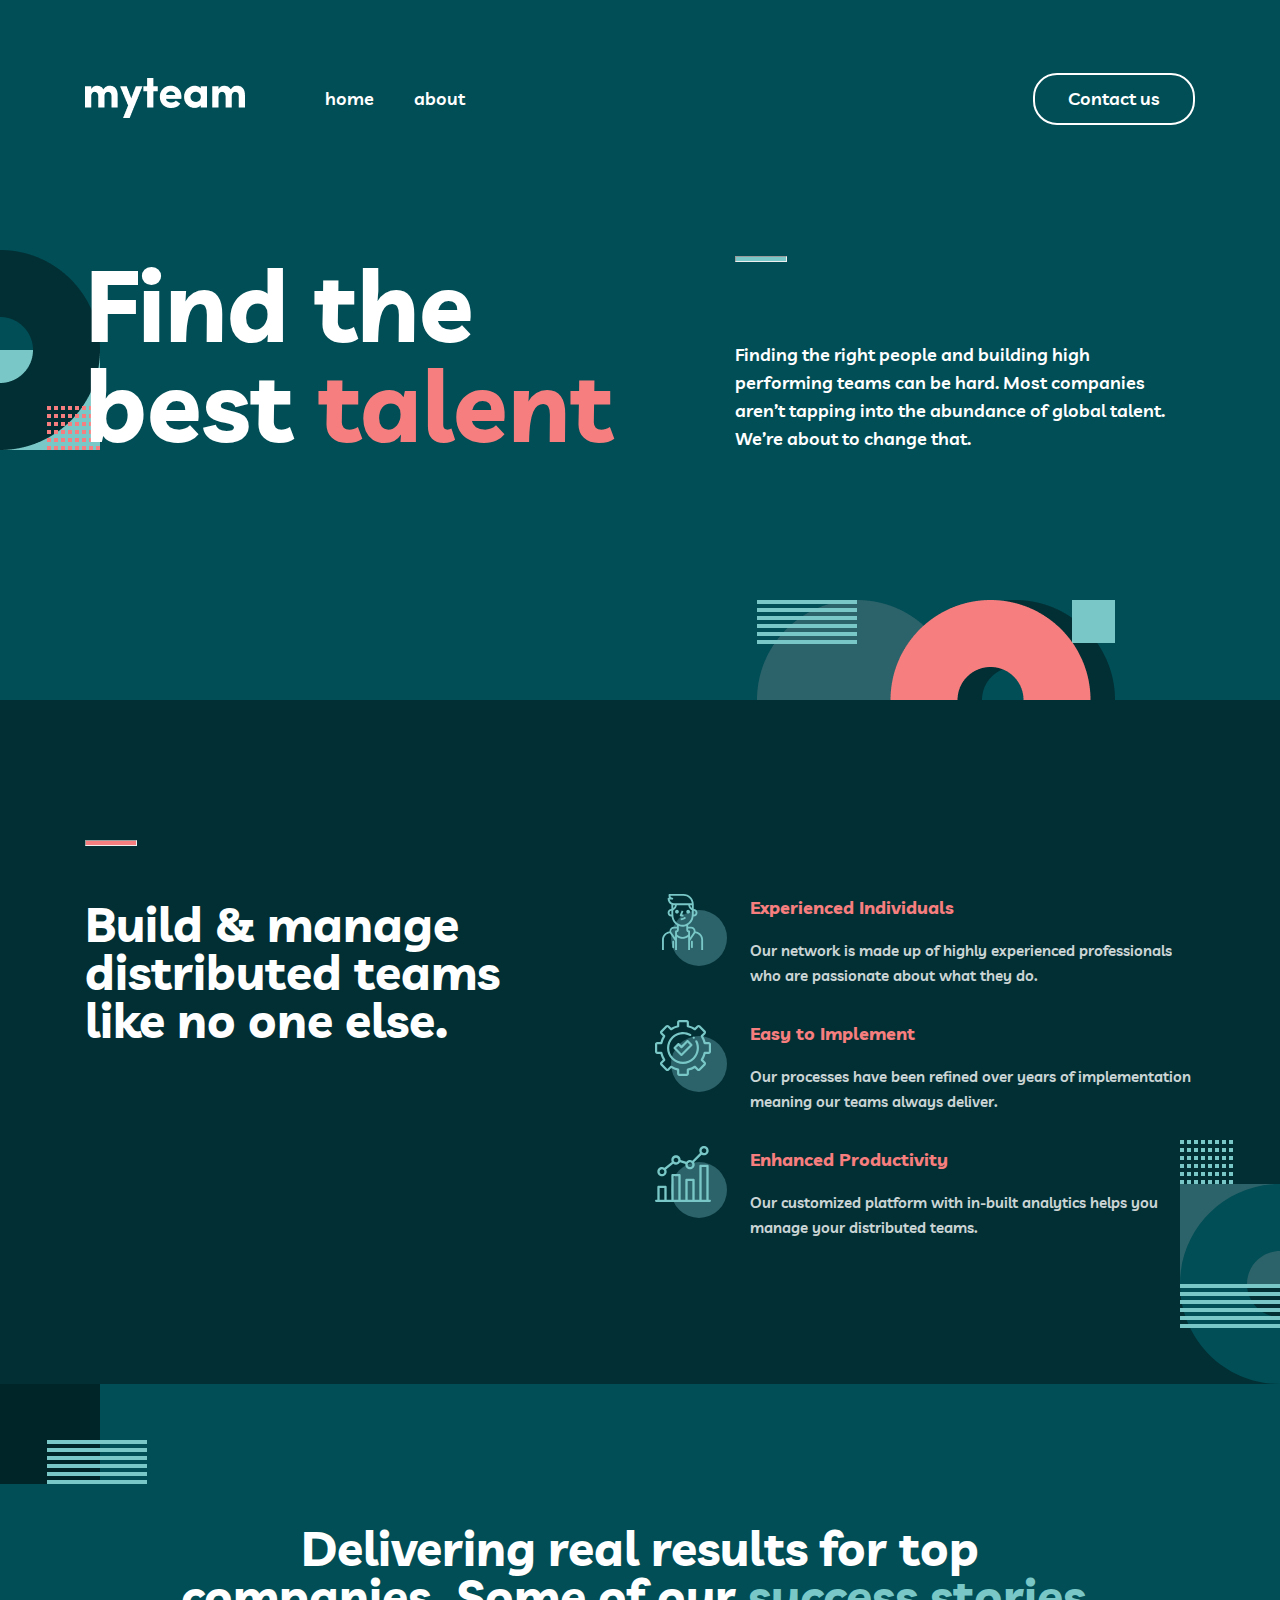
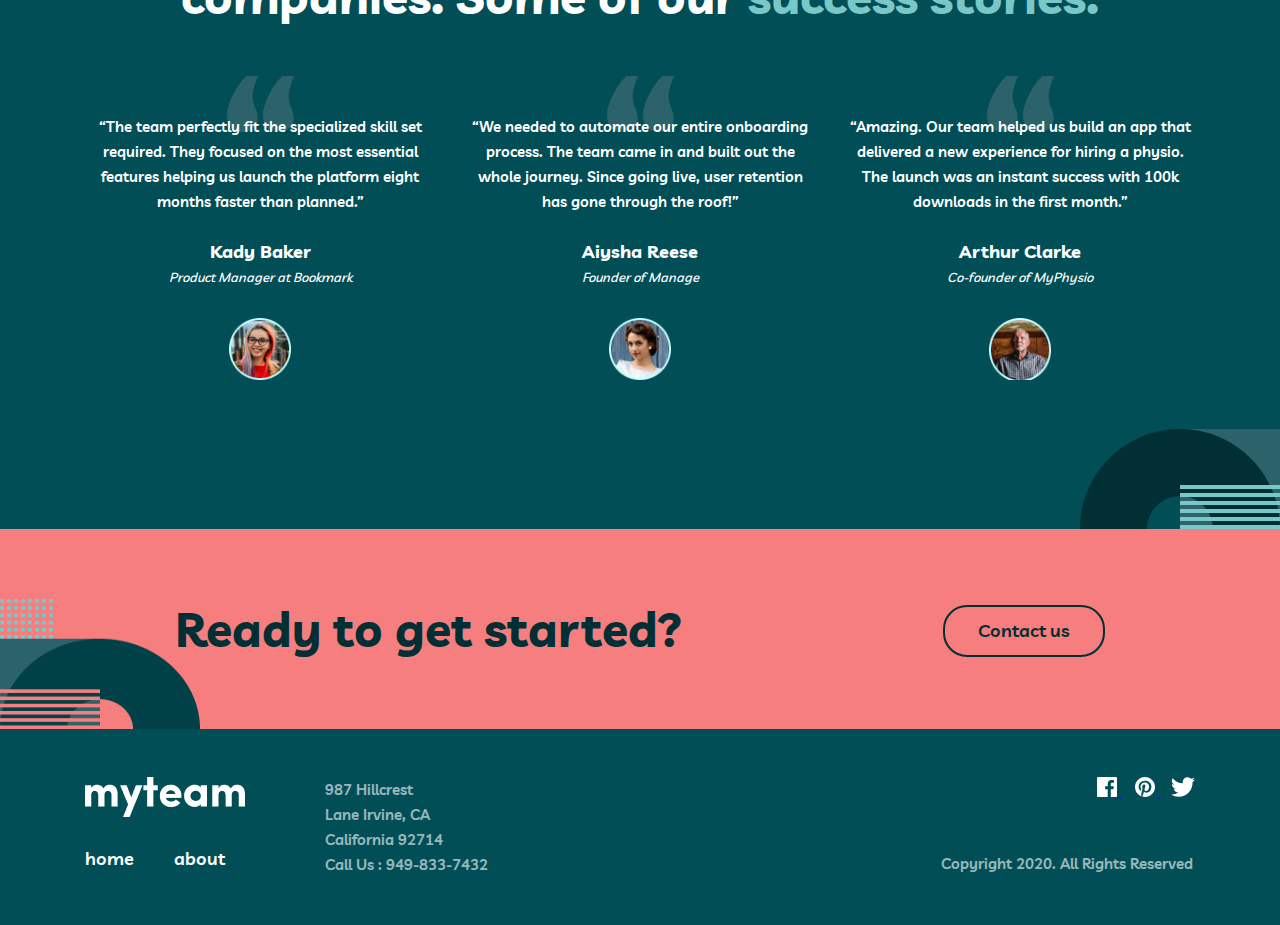
==== commit d77d4805: "about.html" ====
--- a/index.html
+++ b/index.html
@@ -24,7 +24,7 @@
               
             </li>
             <li class="list__item">
-              <a href="#" class="list__link">about</a>
+              <a href="about.html" class="list__link">about</a>
             </li>
           </ul>
           <a class="btn" href="#" >Contact us</a>
--- a/sass/main.css
+++ b/sass/main.css
@@ -450,6 +450,47 @@
   border: 2px solid #012F34;
   border-radius: 24px;
   color: #fff;
+}
+
+.svg--icon1 {
+  margin-right: 1.6rem;
+}
+
+.direction-btn {
+  width: 5.6rem;
+  height: 5.6rem;
+  background-color: #F67E7E;
+  display: -webkit-box;
+  display: -ms-flexbox;
+  display: flex;
+  -webkit-box-align: center;
+      -ms-flex-align: center;
+          align-items: center;
+  -webkit-box-pack: center;
+      -ms-flex-pack: center;
+          justify-content: center;
+  border-radius: 50%;
+  position: absolute;
+  bottom: -2.7rem;
+  right: 14.8rem;
+}
+
+.direction-btn:active {
+  background: #79C8C7;
+}
+
+.dierection-btn-img {
+  width: 1.6rem;
+  height: 1.6rem;
+  vertical-align: middle;
+}
+
+.direction--plus {
+  background: #79C8C7;
+}
+
+.direction--plus:active {
+  background: #F67E7E;
 }
 
 .header {
@@ -749,9 +790,10 @@
 }
 
 .about__us__img {
+  display: block;
   width: 6.2rem;
   height: 6.2rem;
-  margin-left: 14.1rem;
+  margin: 0 auto;
   margin-top: 3.2rem;
 }
 
@@ -781,4 +823,213 @@
       -ms-flex-pack: center;
           justify-content: center;
 }
+
+.header__section {
+  min-height: 51.7rem;
+  padding-top: 7.3rem;
+  background-image: url(../../images/header__section__img.svg);
+  background-repeat: no-repeat;
+  background-size: 10rem 20rem;
+  background-position: right bottom 0%;
+}
+
+.header__section__about {
+  padding-top: 12rem;
+  display: -webkit-box;
+  display: -ms-flexbox;
+  display: flex;
+}
+
+.header__section__about__heading {
+  font-weight: bold;
+  font-size: 6.4rem;
+  line-height: 10rem;
+  color: #fff;
+  margin-right: 19rem;
+}
+
+.header__section__about__text {
+  max-width: 73rem;
+  font-weight: 600;
+  font-size: 1.8rem;
+  line-height: 2.8rem;
+  color: #fff;
+}
+
+.header__section__about__line {
+  margin-bottom: 4rem;
+  width: 5rem;
+  height: 4px;
+  background: #79C8C7;
+}
+
+.header__section .header--about--line {
+  margin-bottom: 4rem;
+}
+
+.direction {
+  padding-top: 14rem;
+  min-height: 100.2rem;
+  background-color: #004047;
+  background-image: url(../../images/direction-img1.svg), url(../../images/direction-img2.svg);
+  background-repeat: no-repeat;
+  background-size: 10rem 20rem,14.7rem 10rem;
+  background-position: left top 0% ,right bottom 0%;
+}
+
+.direction__heading {
+  font-weight: bold;
+  font-size: 4.8rem;
+  line-height: 4.8rem;
+  text-align: center;
+  color: #fff;
+}
+
+.direction__top {
+  margin-top: 6.4rem;
+  display: -webkit-box;
+  display: -ms-flexbox;
+  display: flex;
+  -webkit-box-pack: justify;
+      -ms-flex-pack: justify;
+          justify-content: space-between;
+}
+
+.direction__top__icon {
+  width: 35rem;
+  padding: 3.2rem 2.4rem 5.6rem 2.4rem;
+  background-color: #012F34;
+  position: relative;
+}
+
+.direction__top__icon__list__img {
+  display: block;
+  width: 9.6rem;
+  height: 9.6rem;
+  margin: 0 auto;
+}
+
+.direction__top__icon__list__text__1 {
+  margin-top: 1.6rem;
+  font-weight: bold;
+  font-size: 1.8rem;
+  line-height: 2.8rem;
+  text-align: center;
+  color: #79C8C7;
+}
+
+.direction__top__icon__list__text__2 {
+  font-style: italic;
+  font-weight: 500;
+  font-size: 15px;
+  line-height: 25px;
+  text-align: center;
+  color: #fff;
+}
+
+.direction__bottom {
+  margin-top: 6.4rem;
+  display: -webkit-box;
+  display: -ms-flexbox;
+  display: flex;
+  -webkit-box-pack: justify;
+      -ms-flex-pack: justify;
+          justify-content: space-between;
+}
+
+.direction__bottom__icon {
+  width: 35rem;
+  padding: 3.2rem 2.4rem 5.6rem 2.4rem;
+  background-color: #012F34;
+  position: relative;
+}
+
+.direction__bottom__icon__svg {
+  margin-top: 2.4rem;
+  display: -webkit-box;
+  display: -ms-flexbox;
+  display: flex;
+  -webkit-box-pack: center;
+      -ms-flex-pack: center;
+          justify-content: center;
+}
+
+.direction__bottom__icon__svg__svg .icon:nth-child(1) {
+  margin-right: 1.6rem;
+}
+
+.direction__bottom__icon__last__list__text__1 {
+  font-weight: bold;
+  font-size: 1.8rem;
+  line-height: 2.8rem;
+  text-align: center;
+  color: #79C8C7;
+}
+
+.direction__bottom__icon__last__list__text__2 {
+  width: 25.4rem;
+  font-weight: 600;
+  font-size: 1.5rem;
+  line-height: 2.5rem;
+  text-align: center;
+  margin: 0 auto;
+  margin-top: 8px;
+  color: #FFFFFF;
+}
+
+.direction__bottom__icon__list__img {
+  display: block;
+  width: 9.6rem;
+  height: 9.6rem;
+  margin: 0 auto;
+}
+
+.direction__bottom__icon__list__text__1 {
+  margin-top: 1.6rem;
+  font-weight: bold;
+  font-size: 1.8rem;
+  line-height: 2.8rem;
+  text-align: center;
+  color: #79C8C7;
+}
+
+.direction__bottom__icon__list__text__2 {
+  font-style: italic;
+  font-weight: 500;
+  font-size: 15px;
+  line-height: 25px;
+  text-align: center;
+  color: #fff;
+}
+
+.clients {
+  padding-top: 14rem;
+  min-height: 43.7rem;
+  background-color: #012F34;
+  background-image: url(../../images/clients-bg.svg);
+  background-repeat: no-repeat;
+  background-size: 20rem 20rem;
+  background-position: left top 0%;
+}
+
+.clients__heading {
+  font-weight: bold;
+  font-size: 4.8rem;
+  line-height: 4.8rem;
+  text-align: center;
+  color: #FFFFFF;
+  margin-bottom: 7rem;
+}
+
+.clients__icon {
+  display: -webkit-box;
+  display: -ms-flexbox;
+  display: flex;
+  -webkit-box-align: center;
+      -ms-flex-align: center;
+          align-items: center;
+  -webkit-box-pack: justify;
+      -ms-flex-pack: justify;
+          justify-content: space-between;
+}
 /*# sourceMappingURL=main.css.map */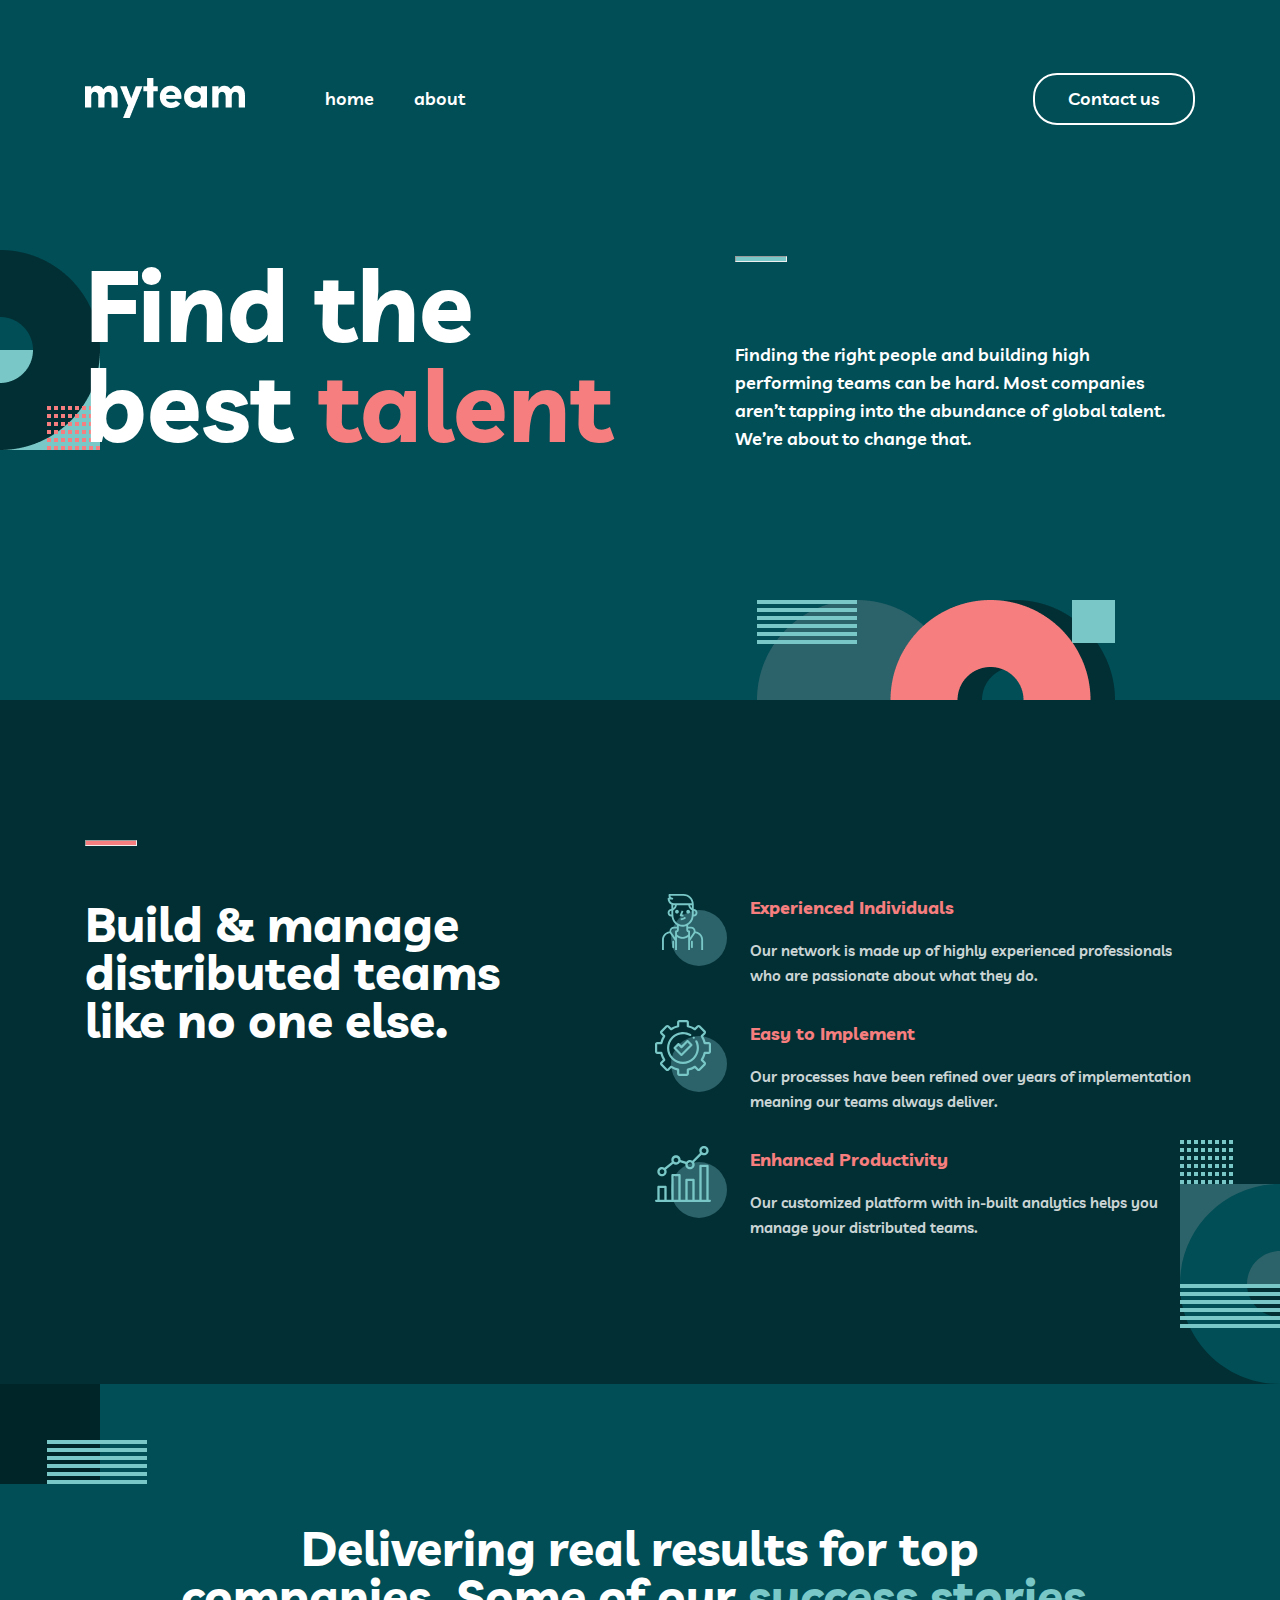
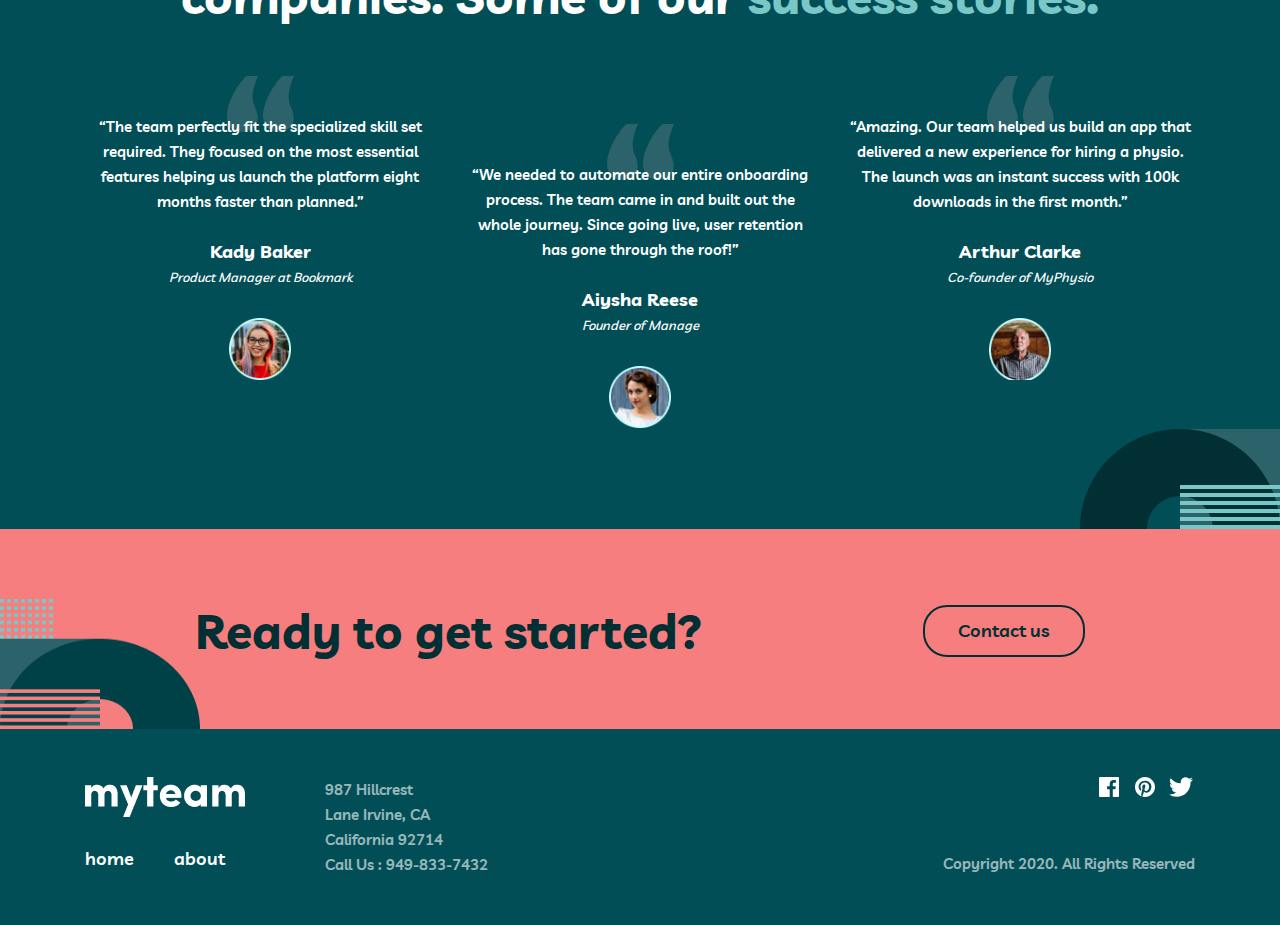
==== commit f79e1654: "home tablet" ====
--- a/index.html
+++ b/index.html
@@ -112,21 +112,25 @@
      <!-- FOOTER -->
      <footer class="footer">
        <div class="footer__container container">
-        <div class="footer__left">
-          <a href="">
-            <img class="nav__logo footer--img" src="./images/myteam-logo.png" width="160" height="40" alt="myteam-logo">
-          </a>
-          <ul class="list">
-            <li class="list__item">
-              <a href="#" class="list__link">home</a>
-          
-            </li>
-            <li class="list__item">
-              <a href="#" class="list__link">about</a>
-            </li>
-          </ul>
+         
+        <div class="footer__left__icon">
+          <div class="footer__left">
+            <a href="">
+              <img class="nav__logo footer--img" src="./images/myteam-logo.png" width="160" height="40" alt="myteam-logo">
+            </a>
+            <ul class="list">
+              <li class="list__item footer--list--item">
+                <a href="#" class="list__link footer--list-link">home</a>
+              </li>
+              <li class="list__item footer--list--item">
+                <a href="#" class="list__link footer--list-link">about</a>
+              </li>
+            </ul>
+          </div>
+          <p class="footer__text">987 Hillcrest <br> Lane Irvine, CA <br> California 92714 <br> Call Us : 949-833-7432</p>
         </div>
-        <p class="footer__text">987 Hillcrest <br> Lane Irvine, CA <br> California 92714 <br> Call Us : 949-833-7432</p>
+
+
         <div class="footer__right">
           <div class="footer__svg">
             <a href="#" class="footer__svg__link">
--- a/sass/main.css
+++ b/sass/main.css
@@ -39,6 +39,13 @@
   padding-right: 15px;
 }
 
+@media only screen and (max-width: 900px) {
+  .container {
+    padding-left: 40px;
+    padding-right: 40px;
+  }
+}
+
 /* livvic-regular - latin */
 @font-face {
   font-family: 'Livvic';
@@ -429,6 +436,12 @@
   font-weight: 600;
   font-size: 1.8rem;
   line-height: 2.8rem;
+}
+
+@media only screen and (max-width: 900px) {
+  .btn {
+    margin-left: auto;
+  }
 }
 
 .btn:active {
@@ -502,8 +515,25 @@
   background-position: 0 50%,right 16.5rem bottom 0%;
 }
 
+@media only screen and (max-width: 900px) {
+  .header {
+    background-image: none, url(..//..//images/hero-img-2.png);
+    background-repeat: no-repeat;
+    background-size: 35.8rem 10rem;
+    background-position: center bottom 0%;
+  }
+}
+
 .nav__logo {
   margin-right: 8rem;
+}
+
+@media only screen and (max-width: 900px) {
+  .nav__logo {
+    margin-right: 4.8rem;
+    width: 12.8rem;
+    height: 3.2rem;
+  }
 }
 
 .list {
@@ -525,12 +555,28 @@
   line-height: 2.8rem;
 }
 
+@media only screen and (max-width: 900px) {
+  .list__link {
+    font-size: 1.8rem;
+    line-height: 2.8rem;
+  }
+}
+
 .list__link:active {
   color: #F67E7E;
 }
 
 .the__best {
   margin-top: 12.9rem;
+}
+
+@media only screen and (max-width: 900px) {
+  .the__best__container {
+    -webkit-box-orient: vertical;
+    -webkit-box-direction: normal;
+        -ms-flex-direction: column;
+            flex-direction: column;
+  }
 }
 
 .the__best__heading {
@@ -543,6 +589,16 @@
   color: #fff;
 }
 
+@media only screen and (max-width: 900px) {
+  .the__best__heading {
+    font-size: 6.4rem;
+    line-height: 5.6rem;
+    width: 51%;
+    text-align: center;
+    margin-right: 0;
+  }
+}
+
 .the__best__heading__light {
   color: #F67E7E;
 }
@@ -554,6 +610,12 @@
   background: #79C8C7;
 }
 
+@media only screen and (max-width: 900px) {
+  .the__best__line {
+    display: none;
+  }
+}
+
 .the__best__text {
   width: 44.5rem;
   font-weight: 600;
@@ -562,19 +624,88 @@
   color: #fff;
 }
 
+@media only screen and (max-width: 900px) {
+  .the__best__text {
+    width: 45.7rem;
+    font-size: 1.5rem;
+    text-align: center;
+    margin-top: 2.4rem;
+  }
+}
+
 .footer {
   padding-top: 4.8rem;
   padding-bottom: 4.8rem;
 }
 
+@media only screen and (max-width: 900px) {
+  .footer {
+    padding-top: 5.6rem;
+    padding-bottom: 5.6rem;
+  }
+}
+
+.footer--list--item:not(:last-child) {
+  margin-right: 4rem;
+}
+
+@media only screen and (max-width: 900px) {
+  .footer--list--item:not(:last-child) {
+    margin-right: 2.4rem;
+  }
+}
+
+.footer--list-link {
+  font-size: 1.8rem;
+  line-height: 2.8rem;
+}
+
+@media only screen and (max-width: 900px) {
+  .footer--list-link {
+    font-size: 1.5rem;
+    line-height: 2.5rem;
+  }
+}
+
+.footer__left__icon {
+  display: -webkit-box;
+  display: -ms-flexbox;
+  display: flex;
+}
+
+@media only screen and (max-width: 900px) {
+  .footer__left__icon {
+    -webkit-box-pack: justify;
+        -ms-flex-pack: justify;
+            justify-content: space-between;
+  }
+}
+
 .footer__container {
   display: -webkit-box;
   display: -ms-flexbox;
   display: flex;
+}
+
+@media only screen and (max-width: 900px) {
+  .footer__container {
+    -webkit-box-orient: vertical;
+    -webkit-box-direction: normal;
+        -ms-flex-direction: column;
+            flex-direction: column;
+  }
 }
 
 .footer--img {
   margin-bottom: 2.5rem;
+}
+
+@media only screen and (max-width: 900px) {
+  .footer--img {
+    width: 9.6rem;
+    height: 2.4rem;
+    margin-bottom: 5.3rem;
+  }
 }
 
 .footer__text {
@@ -586,9 +717,29 @@
   opacity: 0.6;
 }
 
+@media only screen and (max-width: 900px) {
+  .footer__text {
+    text-align: right;
+  }
+}
+
 .footer__right {
   max-width: 25.5rem;
   margin-left: auto;
+}
+
+@media only screen and (max-width: 900px) {
+  .footer__right {
+    display: -webkit-box;
+    display: -ms-flexbox;
+    display: flex;
+    -webkit-box-pack: justify;
+        -ms-flex-pack: justify;
+            justify-content: space-between;
+    margin: 0;
+    max-width: 100%;
+    margin-top: 3.4rem;
+  }
 }
 
 .footer__right__text {
@@ -601,8 +752,23 @@
   margin-top: 5.1rem;
 }
 
+@media only screen and (max-width: 900px) {
+  .footer__right__text {
+    margin: 0;
+  }
+}
+
 .footer__svg {
+  display: -webkit-box;
+  display: -ms-flexbox;
+  display: flex;
   margin-left: 15.4rem;
+}
+
+@media only screen and (max-width: 900px) {
+  .footer__svg {
+    margin: 0;
+  }
 }
 
 .footer__svg__link:nth-child(2) {
@@ -628,6 +794,13 @@
   background-position: right bottom 0%;
 }
 
+@media only screen and (max-width: 900px) {
+  .team {
+    padding: 10rem 5.8rem 10rem 5.6rem;
+    background-position: right top 0%;
+  }
+}
+
 .team__container {
   display: -webkit-box;
   display: -ms-flexbox;
@@ -635,6 +808,15 @@
   -webkit-box-pack: justify;
       -ms-flex-pack: justify;
           justify-content: space-between;
+}
+
+@media only screen and (max-width: 900px) {
+  .team__container {
+    -webkit-box-orient: vertical;
+    -webkit-box-direction: normal;
+        -ms-flex-direction: column;
+            flex-direction: column;
+  }
 }
 
 .team__link {
@@ -649,6 +831,14 @@
   font-weight: bold;
   font-size: 4.8rem;
   line-height: 4.8rem;
+}
+
+@media only screen and (max-width: 900px) {
+  .team__heading {
+    font-size: 3.2rem;
+    line-height: 3.2rem;
+    max-width: 44.5rem;
+  }
 }
 
 .team__right__all {
@@ -715,6 +905,13 @@
   background-position: left top 0%,right bottom 0%;
 }
 
+@media only screen and (max-width: 900px) {
+  .about__us {
+    padding-top: 10rem;
+    padding-bottom: 10rem;
+  }
+}
+
 .about__us__heading {
   margin: 0 auto;
   max-width: 95rem;
@@ -726,12 +923,32 @@
   margin-bottom: 5.6rem;
 }
 
+@media only screen and (max-width: 900px) {
+  .about__us__heading {
+    width: 49.1rem;
+    font-size: 3.2rem;
+    line-height: 3.2rem;
+    margin-bottom: 4.8rem;
+  }
+}
+
 .about__us__heading__rapture__blue {
   color: #79C8C7;
 }
 
 .about__us__icon {
   max-width: 35rem;
+}
+
+@media only screen and (max-width: 900px) {
+  .about__us__icon {
+    max-width: 57.3rem;
+  }
+}
+
+.about__us__icon:nth-child(2) {
+  margin-top: 4.8rem;
+  margin-bottom: 4.8rem;
 }
 
 .about__us__bottom {
@@ -741,6 +958,18 @@
   -webkit-box-pack: justify;
       -ms-flex-pack: justify;
           justify-content: space-between;
+}
+
+@media only screen and (max-width: 900px) {
+  .about__us__bottom {
+    -webkit-box-orient: vertical;
+    -webkit-box-direction: normal;
+        -ms-flex-direction: column;
+            flex-direction: column;
+    -webkit-box-align: center;
+        -ms-flex-align: center;
+            align-items: center;
+  }
 }
 
 .about__us__icon__text1 {
@@ -780,6 +1009,13 @@
   margin-bottom: 2px;
 }
 
+@media only screen and (max-width: 900px) {
+  .about__us__icon__text2 {
+    margin-top: 1.6rem;
+    margin-bottom: 2px;
+  }
+}
+
 .about__us__icon__text3 {
   font-weight: 500;
   font-style: italic;
@@ -807,21 +1043,36 @@
   background-position: left bottom 0%;
 }
 
+@media only screen and (max-width: 900px) {
+  .survey {
+    padding-top: 8.4rem;
+    padding-bottom: 8.4rem;
+  }
+}
+
 .survey__heading {
   font-weight: bold;
   font-size: 4.8rem;
   line-height: 4.8rem;
   color: #012F34;
-  margin-right: 26rem;
+}
+
+@media only screen and (max-width: 900px) {
+  .survey__heading {
+    font-size: 3.2rem;
+    line-height: 3.2rem;
+  }
 }
 
 .survey__container {
   display: -webkit-box;
   display: -ms-flexbox;
   display: flex;
-  -webkit-box-pack: center;
-      -ms-flex-pack: center;
-          justify-content: center;
+  -ms-flex-pack: distribute;
+      justify-content: space-around;
+  -webkit-box-align: center;
+      -ms-flex-align: center;
+          align-items: center;
 }
 
 .header__section {
@@ -838,6 +1089,9 @@
   display: -webkit-box;
   display: -ms-flexbox;
   display: flex;
+  -webkit-box-pack: justify;
+      -ms-flex-pack: justify;
+          justify-content: space-between;
 }
 
 .header__section__about__heading {
@@ -845,7 +1099,6 @@
   font-size: 6.4rem;
   line-height: 10rem;
   color: #fff;
-  margin-right: 19rem;
 }
 
 .header__section__about__text {
